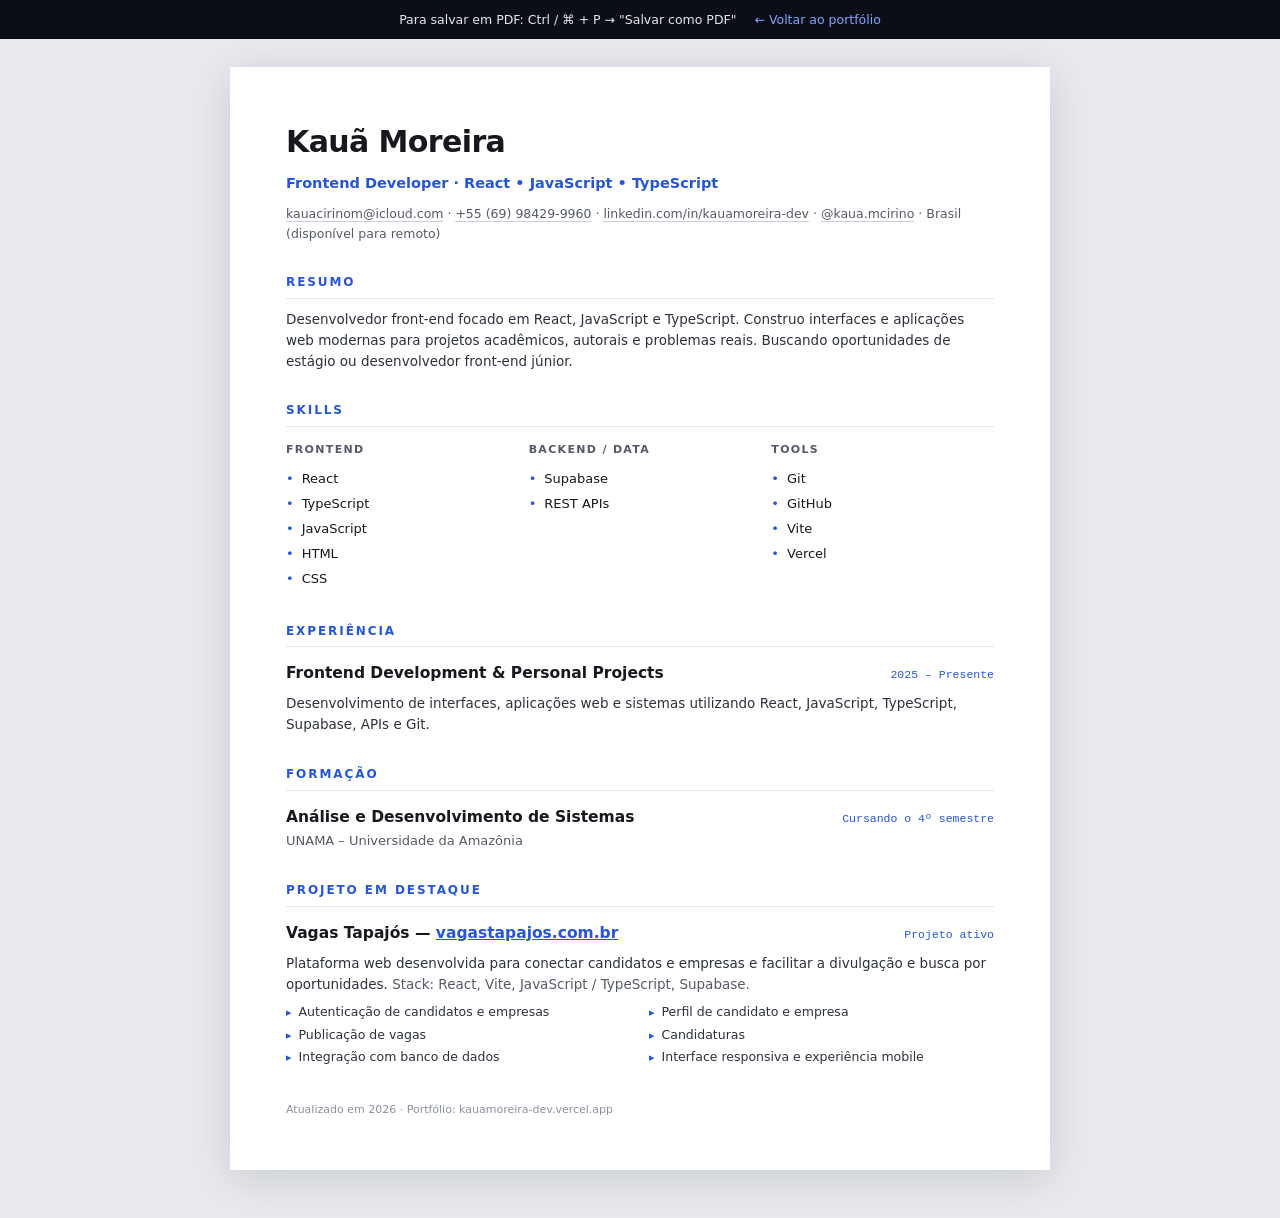
==== frontend/public/curriculo.html @ 9568c271 "**Portfólio profissional Frontend Developer — complete** - Reposicionamento feito: hero agora é "Kau" ====
<!doctype html>
<html lang="pt-BR">
<head>
  <meta charset="utf-8" />
  <meta name="viewport" content="width=device-width, initial-scale=1" />
  <meta name="robots" content="noindex, follow" />
  <title>Kauã Moreira — Currículo | Frontend Developer</title>
  <style>
    :root { color-scheme: light; }
    * { margin: 0; padding: 0; box-sizing: border-box; }
    body {
      font-family: "Plus Jakarta Sans", "Segoe UI", system-ui, -apple-system, sans-serif;
      background: #e8eaef; color: #16181d; line-height: 1.55;
      -webkit-font-smoothing: antialiased;
    }
    .bar {
      position: sticky; top: 0; z-index: 10;
      background: #0b0e17; color: #e2e8f0;
      display: flex; justify-content: center; gap: 18px; align-items: center;
      padding: 10px 16px; font-size: 12.5px;
    }
    .bar a { color: #7ea6ff; text-decoration: none; }
    .bar a:hover { text-decoration: underline; }
    .sheet {
      max-width: 820px; margin: 28px auto 48px; background: #fff;
      padding: 52px 56px; box-shadow: 0 8px 40px rgba(10,14,23,.14);
    }
    h1 { font-size: 30px; letter-spacing: -0.02em; }
    .role { margin-top: 6px; color: #2456d6; font-weight: 600; font-size: 14.5px; }
    .contact { margin-top: 10px; font-size: 12.5px; color: #545a66; }
    .contact a { color: inherit; text-decoration: none; border-bottom: 1px solid #c9cedb; }
    h2 {
      margin-top: 30px; font-size: 12px; letter-spacing: .16em; text-transform: uppercase;
      color: #2456d6; padding-bottom: 6px; border-bottom: 1.5px solid #e4e7ee;
    }
    section { margin-bottom: 4px; }
    ul { list-style: none; }
    .cols { display: grid; grid-template-columns: repeat(3, 1fr); gap: 20px; margin-top: 14px; }
    .cols h3 { font-size: 11px; letter-spacing: .12em; text-transform: uppercase; color: #545a66; margin-bottom: 8px; }
    .cols li { font-size: 13px; padding: 2.5px 0; }
    .cols li::before { content: "•"; color: #2456d6; margin-right: 8px; }
    .entry { margin-top: 14px; }
    .entry-head { display: flex; justify-content: space-between; gap: 12px; flex-wrap: wrap; align-items: baseline; }
    .entry h3 { font-size: 15.5px; }
    .period { font-family: "JetBrains Mono", ui-monospace, monospace; font-size: 11.5px; color: #2456d6; white-space: nowrap; }
    .org { font-size: 13px; color: #545a66; margin-top: 2px; }
    .entry p.desc { font-size: 13.5px; margin-top: 8px; color: #2c313b; }
    .features { margin-top: 8px; display: grid; grid-template-columns: 1fr 1fr; gap: 3px 18px; }
    .features li { font-size: 12.5px; color: #2c313b; }
    .features li::before { content: "▸"; color: #2456d6; margin-right: 7px; font-size: 11px; }
    footer { margin-top: 34px; font-size: 11px; color: #8a90a0; }
    @media (max-width: 640px) {
      .sheet { margin: 0; padding: 30px 22px; box-shadow: none; }
      .cols { grid-template-columns: 1fr; }
      .features { grid-template-columns: 1fr; }
    }
    @media print {
      body { background: #fff; }
      .bar { display: none; }
      .sheet { box-shadow: none; margin: 0; max-width: none; padding: 10mm 6mm; }
      h2 { margin-top: 18px; }
      a { color: inherit; }
    }
  </style>
</head>
<body>
  <div class="bar" data-testid="resume-print-hint">
    <span>Para salvar em PDF: Ctrl / ⌘ + P → "Salvar como PDF"</span>
    <a href="/">&larr; Voltar ao portfólio</a>
  </div>

  <main class="sheet" data-testid="resume-sheet">
    <header>
      <h1>Kauã Moreira</h1>
      <p class="role">Frontend Developer · React • JavaScript • TypeScript</p>
      <p class="contact">
        <a href="mailto:kauacirinom@icloud.com">kauacirinom@icloud.com</a> ·
        <a href="https://wa.me/5569984299960">+55 (69) 98429-9960</a> ·
        <a href="https://www.linkedin.com/in/kauamoreira-dev/">linkedin.com/in/kauamoreira-dev</a> ·
        <a href="https://instagram.com/kaua.mcirino">@kaua.mcirino</a> ·
        Brasil (disponível para remoto)
      </p>
    </header>

    <section>
      <h2>Resumo</h2>
      <p class="desc entry" style="margin-top:10px;font-size:13.5px;color:#2c313b;">
        Desenvolvedor front-end focado em React, JavaScript e TypeScript. Construo interfaces
        e aplicações web modernas para projetos acadêmicos, autorais e problemas reais.
        Buscando oportunidades de estágio ou desenvolvedor front-end júnior.
      </p>
    </section>

    <section>
      <h2>Skills</h2>
      <div class="cols">
        <div>
          <h3>Frontend</h3>
          <ul><li>React</li><li>TypeScript</li><li>JavaScript</li><li>HTML</li><li>CSS</li></ul>
        </div>
        <div>
          <h3>Backend / Data</h3>
          <ul><li>Supabase</li><li>REST APIs</li></ul>
        </div>
        <div>
          <h3>Tools</h3>
          <ul><li>Git</li><li>GitHub</li><li>Vite</li><li>Vercel</li></ul>
        </div>
      </div>
    </section>

    <section>
      <h2>Experiência</h2>
      <div class="entry">
        <div class="entry-head">
          <h3>Frontend Development &amp; Personal Projects</h3>
          <span class="period">2025 – Presente</span>
        </div>
        <p class="desc">
          Desenvolvimento de interfaces, aplicações web e sistemas utilizando React,
          JavaScript, TypeScript, Supabase, APIs e Git.
        </p>
      </div>
    </section>

    <section>
      <h2>Formação</h2>
      <div class="entry">
        <div class="entry-head">
          <h3>Análise e Desenvolvimento de Sistemas</h3>
          <span class="period">Cursando o 4º semestre</span>
        </div>
        <p class="org">UNAMA – Universidade da Amazônia</p>
      </div>
    </section>

    <section>
      <h2>Projeto em destaque</h2>
      <div class="entry">
        <div class="entry-head">
          <h3>Vagas Tapajós — <a href="https://vagastapajos.com.br" style="color:#2456d6;">vagastapajos.com.br</a></h3>
          <span class="period">Projeto ativo</span>
        </div>
        <p class="desc">
          Plataforma web desenvolvida para conectar candidatos e empresas e facilitar a
          divulgação e busca por oportunidades. <span style="color:#545a66;">Stack: React, Vite, JavaScript / TypeScript, Supabase.</span>
        </p>
        <ul class="features">
          <li>Autenticação de candidatos e empresas</li>
          <li>Perfil de candidato e empresa</li>
          <li>Publicação de vagas</li>
          <li>Candidaturas</li>
          <li>Integração com banco de dados</li>
          <li>Interface responsiva e experiência mobile</li>
        </ul>
      </div>
    </section>

    <footer>Atualizado em 2026 · Portfólio: kauamoreira-dev.vercel.app</footer>
  </main>
</body>
</html>
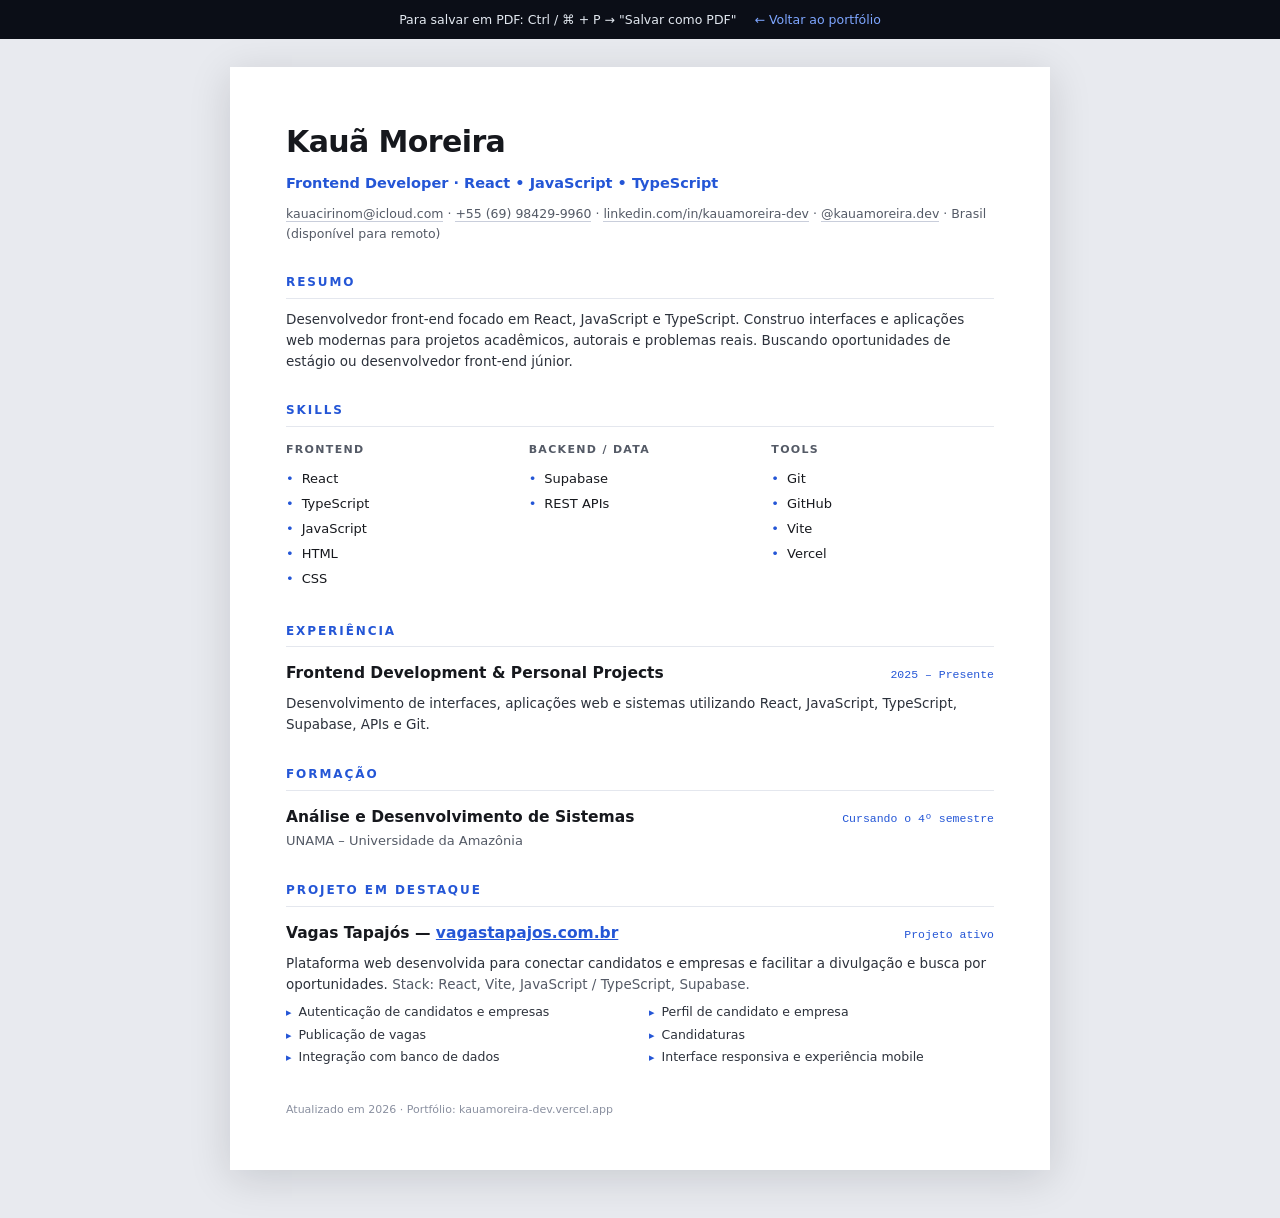
==== commit 5391bbff: "Instagram atualizado para @kauamoreira.dev em todos os pontos: botões do site, dados de SEO (JSON-LD" ====
--- a/frontend/public/curriculo.html
+++ b/frontend/public/curriculo.html
@@ -77,7 +77,7 @@
         <a href="mailto:kauacirinom@icloud.com">kauacirinom@icloud.com</a> ·
         <a href="https://wa.me/5569984299960">+55 (69) 98429-9960</a> ·
         <a href="https://www.linkedin.com/in/kauamoreira-dev/">linkedin.com/in/kauamoreira-dev</a> ·
-        <a href="https://instagram.com/kaua.mcirino">@kaua.mcirino</a> ·
+        <a href="https://instagram.com/kauamoreira.dev">@kauamoreira.dev</a> ·
         Brasil (disponível para remoto)
       </p>
     </header>
